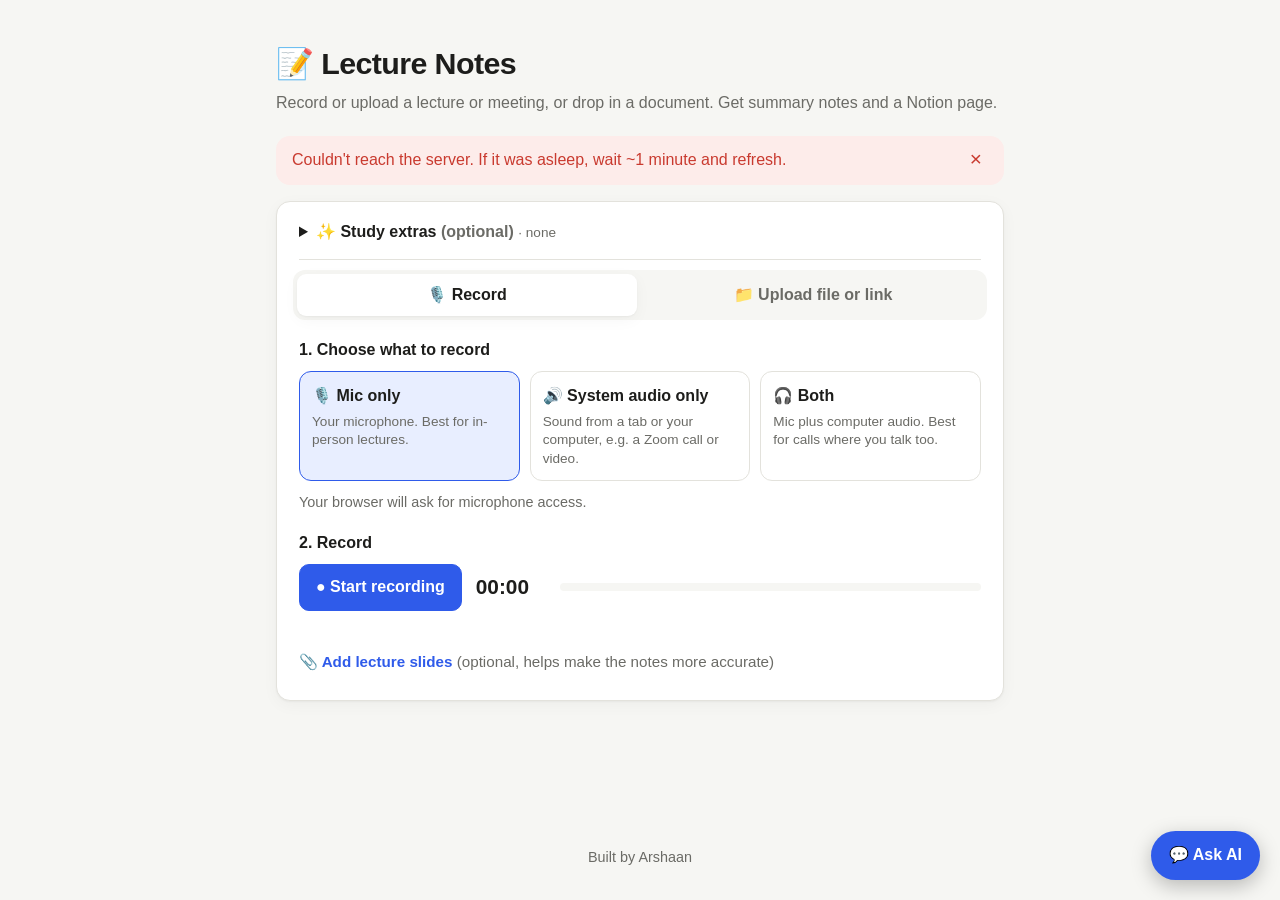
==== frontend/index.html @ 5b679cb5 "Read scanned PDFs and photos with Tesseract OCR Pages with no text layer are rendered with pdftoppm " ====
<!doctype html>
<html lang="en">
<head>
  <meta charset="utf-8">
  <meta name="viewport" content="width=device-width, initial-scale=1">
  <title>Lecture Notes</title>
  <meta name="description" content="Record or upload a lecture, meeting or document and get AI summary notes and a Notion page.">
  <link rel="icon" href="data:image/svg+xml,<svg xmlns='http://www.w3.org/2000/svg' viewBox='0 0 100 100'><text y='.9em' font-size='90'>📝</text></svg>">
  <link rel="stylesheet" href="styles.css">
</head>
<body>
  <header class="site-header">
    <h1>📝 Lecture Notes</h1>
    <p>Record or upload a lecture or meeting, or drop in a document. Get summary notes and a Notion page.</p>
  </header>

  <main>
    <div id="error" class="alert" role="alert" hidden>
      <span id="error-text"></span>
      <button class="icon-btn" id="error-close" aria-label="Dismiss">×</button>
    </div>

    <!-- Shown only when the site owner set APP_PASSWORD -->
    <section id="unlock" class="card" hidden>
      <h2>Enter password</h2>
      <p class="muted">This site is password-protected.</p>
      <form id="unlock-form" class="row">
        <input id="unlock-input" type="password" placeholder="Password" autocomplete="current-password" required>
        <button class="btn primary" type="submit">Unlock</button>
      </form>
      <p id="unlock-msg" class="muted"></p>
    </section>

    <div id="app">
      <section class="card recover" id="recover-card" hidden>
        <strong>⚠️ Unfinished recording found</strong>
        <p class="muted" id="recover-text"></p>
        <div class="row">
          <button id="recover-yes" class="btn primary">Recover it</button>
          <button id="recover-no" class="btn ghost">Delete it</button>
        </div>
      </section>

      <section class="card" id="input-card">
        <details class="extras" id="extras">
          <summary>✨ Study extras <span class="muted">(optional)</span> <span id="extras-summary" class="muted small"></span></summary>
          <p class="muted small">Pick what to make from the lecture, on top of the summary, key points and key terms. Remembered for next time.</p>
          <div class="extras-grid">
            <label><input type="checkbox" value="explanations">
              <span><strong>Explained simply</strong><small>The hardest ideas in plain language</small></span></label>
            <label><input type="checkbox" value="practice_questions">
              <span><strong>Practice questions</strong><small>Exam-style questions, answers hidden</small></span></label>
            <label><input type="checkbox" value="flashcards">
              <span><strong>Flashcards</strong><small>Front/back cards, copy into Quizlet or Anki</small></span></label>
            <label><input type="checkbox" value="quiz">
              <span><strong>Multiple-choice quiz</strong><small>4 options each, answers hidden</small></span></label>
            <label><input type="checkbox" value="cheat_sheet">
              <span><strong>Cheat sheet</strong><small>Must-know formulas, rules and facts</small></span></label>
          </div>
        </details>

        <div class="tabs" role="tablist">
          <button class="tab" role="tab" data-tab="record" aria-selected="true">🎙️ Record</button>
          <button class="tab" role="tab" data-tab="upload" aria-selected="false">📁 Upload file or link</button>
        </div>

        <div class="tab-panel" id="tab-record">
          <p class="label">1. Choose what to record</p>
          <div class="sources">
            <button class="source" data-source="mic" aria-pressed="true">
              <strong>🎙️ Mic only</strong>
              <span>Your microphone. Best for in-person lectures.</span>
            </button>
            <button class="source" data-source="system" aria-pressed="false">
              <strong>🔊 System audio only</strong>
              <span>Sound from a tab or your computer, e.g. a Zoom call or video.</span>
            </button>
            <button class="source" data-source="both" aria-pressed="false">
              <strong>🎧 Both</strong>
              <span>Mic plus computer audio. Best for calls where you talk too.</span>
            </button>
          </div>
          <p id="source-hint" class="hint"></p>

          <p class="label">2. Record</p>
          <div class="recorder">
            <button id="rec-btn" class="btn primary rec">● Start recording</button>
            <span id="rec-timer" class="timer">00:00</span>
            <div class="meter" aria-hidden="true"><div id="meter-fill"></div></div>
          </div>
          <p id="rec-note" class="hint"></p>
          <p id="rec-warning" class="rec-warning" hidden></p>
          <div id="ios-tip" class="tip" hidden>
            <p><strong>📱 iPhone tip:</strong> iPhones pause website recording if you lock the phone or switch apps.
              Keep this page open on screen, or for long lectures record with the <strong>Voice Memos</strong> app
              (it keeps going with the phone locked). Afterwards: Voice Memos → tap the recording → <strong>•••</strong> →
              <strong>Save to Files</strong>, then upload it here in <strong>Upload file or link</strong>.</p>
            <button type="button" class="linkish small" id="ios-tip-hide">Got it, hide this</button>
          </div>
          <div class="slides-pick">
            <label class="slides-label">
              <input type="file" class="slides-input" accept=".pdf,.pptx,application/pdf">
              📎 Add lecture slides <span class="muted">(optional, helps make the notes more accurate)</span>
            </label>
            <span class="slides-chosen" hidden>📎 <span class="slides-name"></span>
              <button type="button" class="linkish slides-remove">remove</button></span>
          </div>

          <div id="recording-ready" class="ready" hidden>
            <audio id="rec-preview" controls></audio>
            <div class="row">
              <button id="rec-process" class="btn primary">Transcribe &amp; write notes</button>
              <a id="rec-download" class="btn" download>⬇ Save recording</a>
              <button id="rec-discard" class="btn ghost">Discard</button>
            </div>
          </div>
        </div>

        <div class="tab-panel" id="tab-upload" hidden>
          <p class="label">Upload a recording or a document</p>
          <label class="dropzone" id="dropzone">
            <input type="file" id="file-input" accept="audio/*,video/*,.m4a,.mp3,.mp4,.wav,.webm,.mov,.mkv,.ogg,.pdf,.docx,.pptx,.txt,.md,.png,.jpg,.jpeg">
            <span id="file-name">Drop a file here or <u>browse</u></span>
            <small class="muted">Audio, video, or a document to summarise (PDF, even scanned; Word; PowerPoint; text; or a photo of notes)</small>
            <small class="muted" id="file-limit"></small>
          </label>
          <div class="slides-pick" id="upload-slides-pick">
            <label class="slides-label">
              <input type="file" class="slides-input" accept=".pdf,.pptx,application/pdf">
              📎 Add lecture slides <span class="muted">(optional, helps make the notes more accurate)</span>
            </label>
            <span class="slides-chosen" hidden>📎 <span class="slides-name"></span>
              <button type="button" class="linkish slides-remove">remove</button></span>
          </div>
          <button id="file-process" class="btn primary" disabled>Transcribe &amp; write notes</button>

          <div class="or"><span>or paste a link</span></div>

          <form id="url-form" class="row">
            <input id="url-input" type="url" placeholder="https://… (YouTube, Vimeo, Loom, direct .mp3/.mp4 link)" required>
            <button class="btn primary" type="submit">Transcribe link</button>
          </form>
        </div>
      </section>

      <section class="card" id="status-card" hidden>
        <div class="status">
          <div class="spinner" aria-hidden="true"></div>
          <div>
            <strong id="status-text">Working…</strong>
            <p class="muted" id="status-sub">Long recordings can take a few minutes. Keep this tab open.</p>
          </div>
        </div>
        <div class="progress" id="upload-progress" hidden><div id="upload-fill"></div></div>
      </section>

      <section class="card" id="results" hidden>
        <label class="label" for="note-title">Title</label>
        <input id="note-title" class="title-input" maxlength="200">

        <div id="notes-body">
          <h3>Summary</h3>
          <p id="note-summary"></p>
          <h3>Key points</h3>
          <ul id="note-points"></ul>
          <div id="terms-block" hidden>
            <h3>Key terms</h3>
            <dl id="note-terms" class="terms"></dl>
          </div>
          <h3>Action items</h3>
          <ul id="note-actions" class="checklist"></ul>
          <div id="explained-block" hidden>
            <h3>Explained simply</h3>
            <dl id="note-explained" class="terms"></dl>
          </div>
          <div id="cheat-block" hidden>
            <h3>Cheat sheet</h3>
            <ul id="note-cheat"></ul>
          </div>
          <div id="questions-block" hidden>
            <h3>Practice questions</h3>
            <ol id="note-questions" class="questions"></ol>
          </div>
          <div id="quiz-block" hidden>
            <h3>Quiz</h3>
            <ol id="note-quiz" class="questions"></ol>
          </div>
          <div id="cards-block" hidden>
            <h3>Flashcards <button type="button" class="linkish small" id="copy-cards">Copy for Quizlet / Anki</button></h3>
            <div id="note-cards" class="cards"></div>
          </div>
        </div>

        <details class="transcript">
          <summary><span id="transcript-label">Full transcript</span> <span id="word-count" class="muted"></span></summary>
          <div id="note-transcript"></div>
        </details>

        <div class="row">
          <button id="copy-md" class="btn">Copy as Markdown</button>
          <button id="start-over" class="btn ghost">Start over</button>
        </div>
      </section>

      <section class="card" id="notion-card" hidden>
        <h2>Send to Notion</h2>
        <p id="notion-off" class="muted" hidden>Notion isn't connected yet. The site owner needs to add <code>NOTION_TOKEN</code> (see README).</p>
        <div id="notion-on">
          <label class="label" for="who">Who is it for?</label>
          <select id="who"></select>
          <p id="who-hint" class="hint"></p>

          <div id="class-step" hidden>
            <label class="label" for="which-class">Which class?</label>
            <select id="which-class"></select>
            <input id="class-other" type="text" placeholder="Type the class, e.g. csc108 or Psychology" hidden>
            <p id="class-hint" class="hint"></p>
          </div>

          <div id="plan-step" hidden>
            <div class="plan">
              <p class="plan-where">📍 <strong id="plan-where"></strong></p>
              <p id="plan-path" class="muted small"></p>
              <p id="plan-why" class="muted small"></p>
            </div>
            <details class="plan-other">
              <summary>Put it somewhere else</summary>
              <select id="plan-alt" aria-label="Other places"></select>
            </details>
            <button id="notion-send" class="btn primary">Send to Notion</button>
          </div>
          <p id="notion-result"></p>
          <p class="muted small">Names and classes come from the shared Notion.
            <button type="button" class="linkish" id="notion-refresh">Refresh</button></p>
        </div>
      </section>
      <section class="card" id="history-card" hidden>
        <h2>Recent notes</h2>
        <p class="muted small">Saved on this device only. Open one to read it again or send it to Notion.</p>
        <ul id="history-list" class="history"></ul>
      </section>
    </div>
  </main>

  <footer class="site-footer">Built by Arshaan</footer>

  <button id="chat-fab" class="chat-fab" type="button" aria-label="Open the study helper">💬 <span>Ask AI</span></button>
  <section id="chat-panel" class="chat-panel" role="dialog" aria-label="Study helper" hidden>
    <header class="chat-head">
      <div>
        <strong>Study helper</strong>
        <p id="chat-context" class="muted small"></p>
      </div>
      <button type="button" class="icon-btn" id="chat-close" aria-label="Close">×</button>
    </header>
    <div id="chat-log" class="chat-log" aria-live="polite"></div>
    <div id="chat-suggestions" class="chat-suggestions"></div>
    <form id="chat-form" class="chat-form">
      <textarea id="chat-input" rows="1" placeholder="Ask about the lecture…" aria-label="Your question"></textarea>
      <button class="btn primary" type="submit">Send</button>
    </form>
  </section>

  <script src="store.js"></script>
  <script src="app.js"></script>
  <script src="chat.js"></script>
</body>
</html>
---- frontend/styles.css ----
:root {
  --bg: #f6f6f3;
  --card: #ffffff;
  --text: #1d1d1b;
  --muted: #6b6b66;
  --border: #e3e2dc;
  --accent: #2f5bea;
  --accent-text: #ffffff;
  --accent-soft: #e8eeff;
  --danger: #c93a2f;
  --danger-soft: #fdecea;
  --success: #1f7a4d;
  --radius: 14px;
  --shadow: 0 1px 2px rgba(0, 0, 0, 0.04), 0 4px 16px rgba(0, 0, 0, 0.04);
  color-scheme: light;
}

@media (prefers-color-scheme: dark) {
  :root {
    --bg: #151514;
    --card: #1e1e1c;
    --text: #ecebe6;
    --muted: #9c9b94;
    --border: #33332f;
    --accent: #7c9bff;
    --accent-text: #0f1530;
    --accent-soft: #232b45;
    --danger: #ff8a7f;
    --danger-soft: #3a1f1c;
    --success: #6fd3a0;
    --shadow: none;
    color-scheme: dark;
  }
}

* { box-sizing: border-box; }
[hidden] { display: none !important; }

body {
  margin: 0;
  background: var(--bg);
  color: var(--text);
  font: 16px/1.55 -apple-system, BlinkMacSystemFont, "Segoe UI", Roboto, Helvetica, Arial, sans-serif;
  min-height: 100vh;
  display: flex;
  flex-direction: column;
}

main { width: 100%; max-width: 760px; margin: 0 auto; padding: 0 16px; flex: 1; }

.site-header { max-width: 760px; margin: 0 auto; padding: 40px 16px 20px; width: 100%; }
.site-header h1 { margin: 0 0 4px; font-size: 1.9rem; letter-spacing: -0.02em; }
.site-header p { margin: 0; color: var(--muted); }

.site-footer { text-align: center; color: var(--muted); padding: 32px 16px; font-size: 0.9rem; }

.card {
  background: var(--card);
  border: 1px solid var(--border);
  border-radius: var(--radius);
  box-shadow: var(--shadow);
  padding: 22px;
  margin-bottom: 16px;
}
.card h2 { margin: 0 0 12px; font-size: 1.2rem; }

.muted { color: var(--muted); }
.small { font-size: 0.85rem; }
.label { font-weight: 600; margin: 18px 0 8px; display: block; }
.label:first-child { margin-top: 0; }
.hint { color: var(--muted); font-size: 0.9rem; margin: 10px 0 0; min-height: 1.2em; }
code { background: var(--accent-soft); padding: 1px 5px; border-radius: 5px; }

.row { display: flex; flex-wrap: wrap; gap: 10px; align-items: center; margin-top: 14px; }

input[type="url"], input[type="password"], input[type="search"], input[type="text"], .title-input, select {
  font: inherit;
  color: var(--text);
  background: var(--bg);
  border: 1px solid var(--border);
  border-radius: 10px;
  padding: 10px 12px;
  width: 100%;
}
.row input { flex: 1 1 220px; width: auto; }
input:focus, select:focus, button:focus-visible, .btn:focus-visible {
  outline: 2px solid var(--accent);
  outline-offset: 1px;
}

.btn {
  font: inherit;
  font-weight: 600;
  display: inline-flex;
  align-items: center;
  justify-content: center;
  gap: 6px;
  padding: 10px 16px;
  border-radius: 10px;
  border: 1px solid var(--border);
  background: var(--card);
  color: var(--text);
  cursor: pointer;
  text-decoration: none;
}
.btn:hover { border-color: var(--muted); }
.btn.primary { background: var(--accent); color: var(--accent-text); border-color: var(--accent); }
.btn.primary:hover { filter: brightness(1.07); }
.btn.ghost { background: transparent; border-color: transparent; color: var(--muted); }
.btn:disabled { opacity: 0.5; cursor: not-allowed; }
.btn.rec.recording { background: var(--danger); border-color: var(--danger); color: #fff; }

.icon-btn { background: none; border: 0; color: inherit; font-size: 1.3rem; cursor: pointer; line-height: 1; }

.tabs { display: flex; gap: 6px; margin: -6px -6px 18px; padding: 4px; background: var(--bg); border-radius: 12px; }
.tab {
  flex: 1;
  font: inherit;
  font-weight: 600;
  border: 0;
  border-radius: 9px;
  padding: 9px 10px;
  background: transparent;
  color: var(--muted);
  cursor: pointer;
}
.tab[aria-selected="true"] { background: var(--card); color: var(--text); box-shadow: var(--shadow); }

.sources { display: grid; grid-template-columns: repeat(3, 1fr); gap: 10px; }
.source {
  font: inherit;
  text-align: left;
  color: var(--text);
  background: var(--card);
  border: 1.5px solid var(--border);
  border-radius: 12px;
  padding: 12px;
  cursor: pointer;
  display: flex;
  flex-direction: column;
  gap: 4px;
}
.source span { color: var(--muted); font-size: 0.85rem; line-height: 1.35; }
.source[aria-pressed="true"] { border-color: var(--accent); background: var(--accent-soft); }
.source:disabled { opacity: 0.45; cursor: not-allowed; }

.recorder { display: flex; align-items: center; gap: 14px; flex-wrap: wrap; }
.timer { font-variant-numeric: tabular-nums; font-size: 1.3rem; font-weight: 600; min-width: 70px; }
.meter { flex: 1 1 120px; height: 8px; background: var(--bg); border-radius: 99px; overflow: hidden; }
#meter-fill { height: 100%; width: 0; background: var(--success); transition: width 80ms linear; }

.ready { margin-top: 18px; padding-top: 18px; border-top: 1px solid var(--border); }
.ready audio { width: 100%; }

.dropzone {
  display: flex;
  flex-direction: column;
  align-items: center;
  gap: 4px;
  border: 2px dashed var(--border);
  border-radius: 12px;
  padding: 28px 16px;
  text-align: center;
  cursor: pointer;
  margin-bottom: 12px;
  word-break: break-word;
}
.dropzone.drag, .dropzone:hover { border-color: var(--accent); background: var(--accent-soft); }
.dropzone input { position: absolute; width: 1px; height: 1px; opacity: 0; }

.or { display: flex; align-items: center; gap: 12px; color: var(--muted); font-size: 0.9rem; margin: 22px 0 4px; }
.or::before, .or::after { content: ""; flex: 1; height: 1px; background: var(--border); }

.status { display: flex; gap: 14px; align-items: center; }
.status p { margin: 2px 0 0; font-size: 0.9rem; }
.spinner {
  width: 28px; height: 28px; flex: none;
  border: 3px solid var(--border);
  border-top-color: var(--accent);
  border-radius: 50%;
  animation: spin 0.9s linear infinite;
}
@keyframes spin { to { transform: rotate(360deg); } }
.progress { height: 6px; background: var(--bg); border-radius: 99px; margin-top: 14px; overflow: hidden; }
#upload-fill { height: 100%; width: 0; background: var(--accent); }

.title-input { font-size: 1.3rem; font-weight: 700; }
#results h3 { margin: 22px 0 6px; font-size: 1rem; }
#results ul { margin: 0; padding-left: 22px; }
#results li { margin: 4px 0; }
.checklist { list-style: none; padding-left: 0 !important; }
.checklist li::before { content: "☐ "; color: var(--muted); }
.transcript { margin-top: 22px; border-top: 1px solid var(--border); padding-top: 14px; }
.transcript summary { cursor: pointer; font-weight: 600; }
#note-transcript { white-space: pre-wrap; max-height: 420px; overflow-y: auto; margin-top: 10px; color: var(--muted); font-size: 0.95rem; }

#notion-result { margin-bottom: 0; }
#notion-result a { color: var(--accent); font-weight: 600; }

.alert {
  display: flex; justify-content: space-between; gap: 12px; align-items: flex-start;
  background: var(--danger-soft); color: var(--danger);
  border-radius: var(--radius); padding: 12px 16px; margin-bottom: 16px;
}

body.locked #app { display: none; }

@media (max-width: 600px) {
  .sources { grid-template-columns: 1fr; }
  .site-header { padding-top: 24px; }
  .card { padding: 16px; }
}

.linkish { font: inherit; background: none; border: 0; padding: 0; color: var(--accent); cursor: pointer; text-decoration: underline; }

/* Send to Notion: who → class → where */
#notion-card select, #notion-card input[type="text"] { margin-bottom: 4px; }
#class-other { margin-top: 8px; }
.plan {
  margin-top: 18px; padding: 14px 16px; border-radius: 12px;
  background: var(--accent-soft); border: 1px solid var(--accent);
}
.plan p { margin: 0; }
.plan p + p { margin-top: 4px; }
.plan-where { font-size: 1.05rem; }
.plan-other { margin: 12px 0 16px; }
.plan-other summary { cursor: pointer; color: var(--accent); font-weight: 600; font-size: 0.95rem; }
.plan-other select { margin-top: 8px; }

/* Recovering an unfinished recording */
.recover { border-color: var(--accent); }
.recover p { margin: 6px 0 0; }

/* Recent notes */
.history { list-style: none; margin: 0; padding: 0; }
.history li { display: flex; align-items: center; gap: 8px; border-top: 1px solid var(--border); }
.history li:first-child { border-top: 0; }
.history-open {
  flex: 1; min-width: 0; font: inherit; color: var(--text); background: none; border: 0;
  padding: 10px 4px; text-align: left; cursor: pointer; display: flex; flex-direction: column; gap: 2px;
}
.history-open:hover .history-title { color: var(--accent); }
.history-title { font-weight: 600; overflow-wrap: anywhere; }

/* Optional lecture slides */
.slides-pick { margin: 12px 0 4px; font-size: 0.95rem; }
.slides-label { cursor: pointer; color: var(--accent); font-weight: 600; }
.slides-label .muted { font-weight: 400; }
.slides-label input { position: absolute; width: 1px; height: 1px; opacity: 0; }
.slides-label:focus-within { outline: 2px solid var(--accent); outline-offset: 2px; border-radius: 6px; }
.slides-chosen { font-weight: 600; overflow-wrap: anywhere; }
#tab-upload .slides-pick { margin: 0 0 12px; }

/* Practice questions & key terms */
.questions { padding-left: 22px; }
.questions li { margin: 8px 0; }
.questions .question { margin: 0; }
.questions details { margin-top: 2px; }
.questions summary { cursor: pointer; color: var(--accent); font-size: 0.9rem; }
.questions details p { margin: 4px 0 0; color: var(--muted); }
.terms { margin: 0; }
.terms dt { font-weight: 600; margin-top: 8px; }
.terms dd { margin: 2px 0 0; color: var(--muted); }

/* Study extras picker */
.extras { margin: -4px 0 16px; padding-bottom: 14px; border-bottom: 1px solid var(--border); }
.extras > summary { cursor: pointer; font-weight: 600; }
.extras > summary .small { font-weight: 400; }
.extras > p { margin: 8px 0 10px; }
.extras-grid { display: grid; grid-template-columns: repeat(2, 1fr); gap: 8px; }
.extras-grid label {
  display: flex; gap: 10px; align-items: flex-start; cursor: pointer;
  border: 1px solid var(--border); border-radius: 10px; padding: 10px 12px;
}
.extras-grid label:has(input:checked) { border-color: var(--accent); background: var(--accent-soft); }
.extras-grid input { margin-top: 3px; accent-color: var(--accent); }
.extras-grid span { display: flex; flex-direction: column; gap: 2px; }
.extras-grid small { color: var(--muted); font-size: 0.82rem; line-height: 1.3; }
@media (max-width: 600px) { .extras-grid { grid-template-columns: 1fr; } }

/* Quiz & flashcards */
.questions .options { list-style: upper-alpha; padding-left: 22px; margin: 4px 0; color: var(--text); }
.questions .options li { margin: 2px 0; }
#cards-block h3 { display: flex; align-items: baseline; gap: 10px; flex-wrap: wrap; }
#cards-block h3 .linkish { font-size: 0.85rem; font-weight: 600; }
.cards { display: grid; grid-template-columns: repeat(auto-fill, minmax(180px, 1fr)); gap: 10px; }
.card-flip {
  font: inherit; color: var(--text); text-align: center; cursor: pointer;
  min-height: 90px; padding: 12px; border-radius: 12px;
  border: 1px solid var(--border); background: var(--bg);
}
.card-flip:hover { border-color: var(--accent); }
.card-flip.flipped { background: var(--accent-soft); border-color: var(--accent); }

/* Study helper chat */
.chat-fab {
  position: fixed; right: 20px; bottom: 20px; z-index: 50;
  font: inherit; font-weight: 700; color: var(--accent-text); background: var(--accent);
  border: 0; border-radius: 999px; padding: 12px 18px; cursor: pointer;
  box-shadow: 0 6px 20px rgba(0, 0, 0, 0.25);
}
.chat-fab:hover { filter: brightness(1.07); }
.chat-panel {
  position: fixed; right: 20px; bottom: 20px; z-index: 50;
  width: min(380px, calc(100vw - 32px)); height: min(560px, calc(100vh - 40px));
  display: flex; flex-direction: column;
  background: var(--card); border: 1px solid var(--border); border-radius: 16px;
  box-shadow: 0 12px 40px rgba(0, 0, 0, 0.3); overflow: hidden;
}
.chat-panel[hidden] { display: none !important; }
.chat-head { display: flex; justify-content: space-between; align-items: flex-start; gap: 8px;
  padding: 14px 16px 10px; border-bottom: 1px solid var(--border); }
.chat-head p { margin: 2px 0 0; }
.chat-log { flex: 1; overflow-y: auto; padding: 12px 14px; display: flex; flex-direction: column; gap: 8px; }
.bubble { max-width: 88%; padding: 9px 12px; border-radius: 14px; line-height: 1.45; overflow-wrap: anywhere; font-size: 0.95rem; }
.bubble.user { align-self: flex-end; background: var(--accent); color: var(--accent-text); border-bottom-right-radius: 4px; }
.bubble.assistant { align-self: flex-start; background: var(--bg); border: 1px solid var(--border); border-bottom-left-radius: 4px; }
.bubble.pending { color: var(--muted); font-style: italic; }
.bubble.error { color: var(--danger); background: var(--danger-soft); border-color: transparent; }
.bubble.note { align-self: center; max-width: 100%; color: var(--muted); font-size: 0.8rem; padding: 2px; }
.chat-suggestions { display: flex; flex-wrap: wrap; gap: 6px; padding: 0 14px 10px; }
.chip { font: inherit; font-size: 0.85rem; color: var(--accent); background: var(--accent-soft);
  border: 1px solid transparent; border-radius: 999px; padding: 6px 10px; cursor: pointer; text-align: left; }
.chip:hover { border-color: var(--accent); }
.chat-form { display: flex; gap: 8px; padding: 10px 12px; border-top: 1px solid var(--border); }
.chat-form textarea {
  flex: 1; font: inherit; color: var(--text); background: var(--bg); resize: none;
  border: 1px solid var(--border); border-radius: 10px; padding: 9px 11px; max-height: 120px;
}
body.locked .chat-fab, body.locked .chat-panel { display: none !important; }
@media (max-width: 600px) {
  .chat-fab { right: 16px; bottom: 16px; }
  .chat-fab span { display: none; }
  .chat-panel { right: 0; bottom: 0; width: 100vw; height: 75vh; border-radius: 16px 16px 0 0; }
}

/* Recording interruptions & iPhone tip */
.rec-warning { margin: 8px 0 0; padding: 10px 12px; border-radius: 10px; background: var(--danger-soft); color: var(--danger); font-size: 0.9rem; }
.tip { margin-top: 12px; padding: 12px 14px; border-radius: 10px; background: var(--accent-soft); font-size: 0.9rem; }
.tip p { margin: 0 0 6px; }
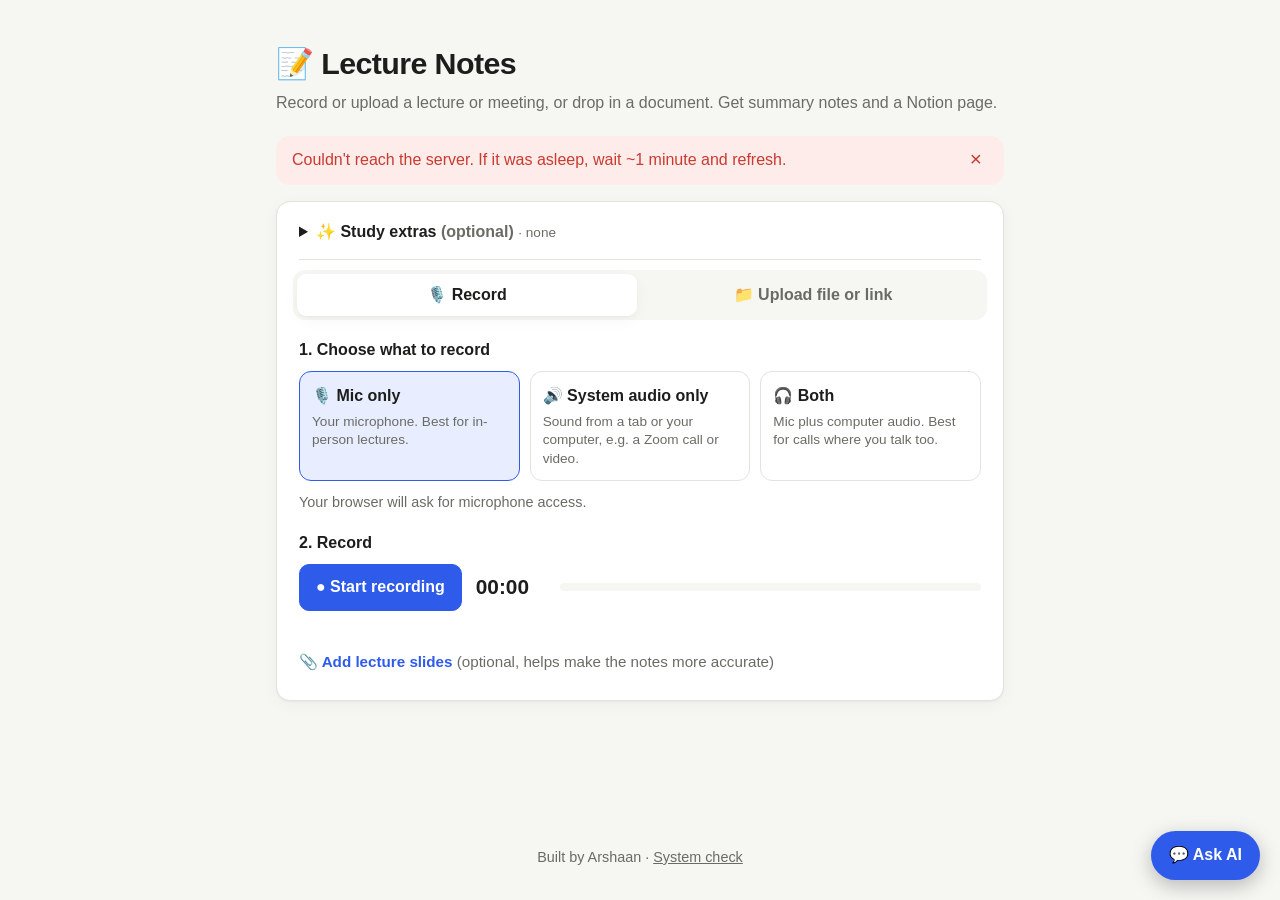
==== commit 4d15b880: "Auto-start notes on stop, resend jobs after a server restart, system check page - Recordings over 10" ====
--- a/frontend/index.html
+++ b/frontend/index.html
@@ -90,6 +90,7 @@
           </div>
           <p id="rec-note" class="hint"></p>
           <p id="rec-warning" class="rec-warning" hidden></p>
+          <p id="live-guess" class="hint" hidden></p>
           <div id="ios-tip" class="tip" hidden>
             <p><strong>📱 iPhone tip:</strong> iPhones pause website recording if you lock the phone or switch apps.
               Keep this page open on screen, or for long lectures record with the <strong>Voice Memos</strong> app
@@ -242,7 +243,7 @@
     </div>
   </main>
 
-  <footer class="site-footer">Built by Arshaan</footer>
+  <footer class="site-footer">Built by Arshaan · <a href="/check">System check</a></footer>
 
   <button id="chat-fab" class="chat-fab" type="button" aria-label="Open the study helper">💬 <span>Ask AI</span></button>
   <section id="chat-panel" class="chat-panel" role="dialog" aria-label="Study helper" hidden>
@@ -262,7 +263,10 @@
   </section>
 
   <script src="store.js"></script>
+  <script src="ocr.js"></script>
+  <script src="shrink.js"></script>
   <script src="app.js"></script>
+  <script src="live.js"></script>
   <script src="chat.js"></script>
 </body>
 </html>
--- a/frontend/styles.css
+++ b/frontend/styles.css
@@ -338,3 +338,4 @@
 .rec-warning { margin: 8px 0 0; padding: 10px 12px; border-radius: 10px; background: var(--danger-soft); color: var(--danger); font-size: 0.9rem; }
 .tip { margin-top: 12px; padding: 12px 14px; border-radius: 10px; background: var(--accent-soft); font-size: 0.9rem; }
 .tip p { margin: 0 0 6px; }
+.site-footer a { color: inherit; }
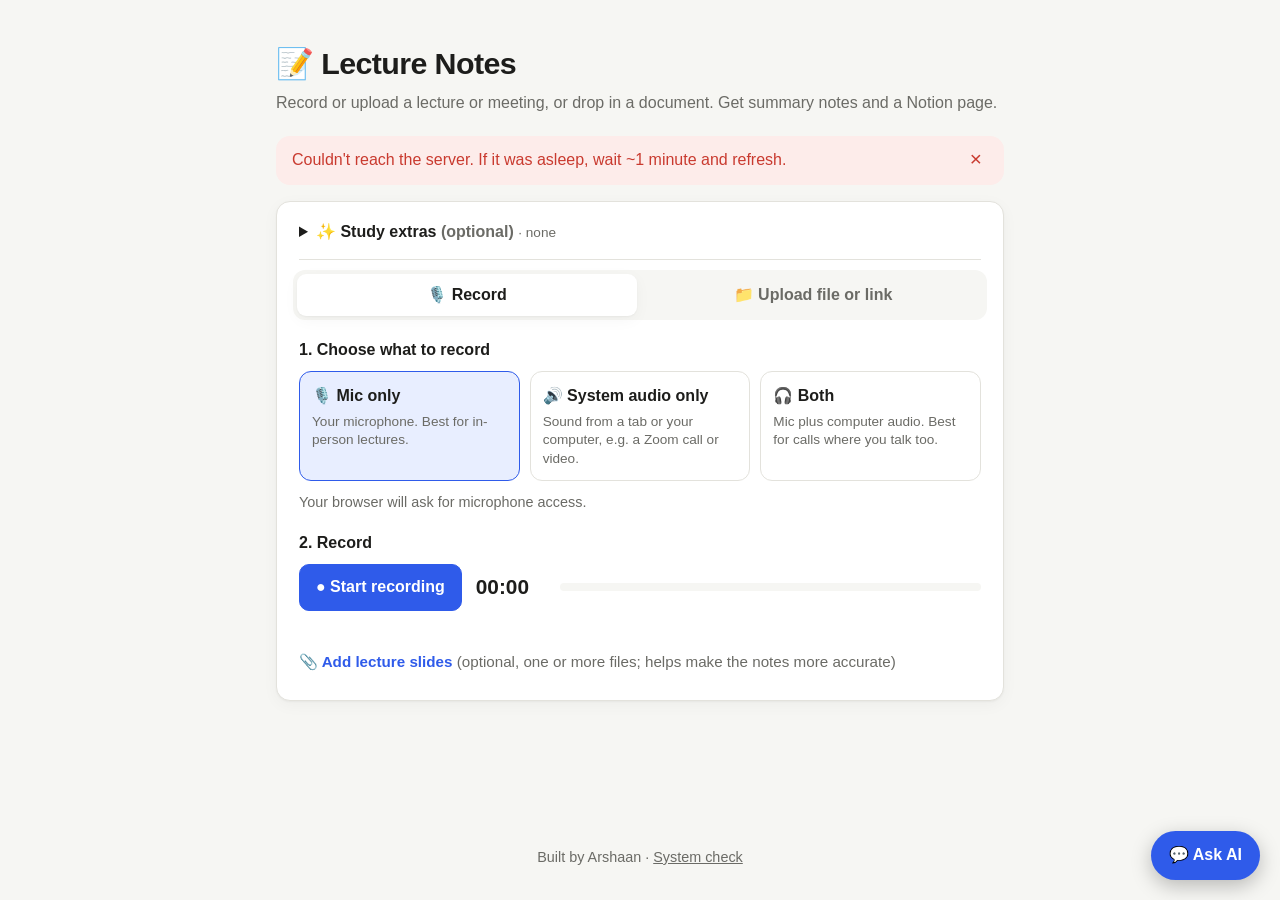
==== commit 9e437591: "Spread Groq work over models, multiple slide decks, device remembers its person, better guesses - gr" ====
--- a/frontend/index.html
+++ b/frontend/index.html
@@ -99,12 +99,12 @@
             <button type="button" class="linkish small" id="ios-tip-hide">Got it, hide this</button>
           </div>
           <div class="slides-pick">
+            <ul class="slides-chosen" hidden></ul>
             <label class="slides-label">
-              <input type="file" class="slides-input" accept=".pdf,.pptx,application/pdf">
-              📎 Add lecture slides <span class="muted">(optional, helps make the notes more accurate)</span>
+              <input type="file" class="slides-input" accept=".pdf,.pptx,application/pdf" multiple>
+              <span class="slides-add">📎 Add lecture slides</span>
+              <span class="muted">(optional, one or more files; helps make the notes more accurate)</span>
             </label>
-            <span class="slides-chosen" hidden>📎 <span class="slides-name"></span>
-              <button type="button" class="linkish slides-remove">remove</button></span>
           </div>
 
           <div id="recording-ready" class="ready" hidden>
@@ -126,12 +126,12 @@
             <small class="muted" id="file-limit"></small>
           </label>
           <div class="slides-pick" id="upload-slides-pick">
+            <ul class="slides-chosen" hidden></ul>
             <label class="slides-label">
-              <input type="file" class="slides-input" accept=".pdf,.pptx,application/pdf">
-              📎 Add lecture slides <span class="muted">(optional, helps make the notes more accurate)</span>
+              <input type="file" class="slides-input" accept=".pdf,.pptx,application/pdf" multiple>
+              <span class="slides-add">📎 Add lecture slides</span>
+              <span class="muted">(optional, one or more files; helps make the notes more accurate)</span>
             </label>
-            <span class="slides-chosen" hidden>📎 <span class="slides-name"></span>
-              <button type="button" class="linkish slides-remove">remove</button></span>
           </div>
           <button id="file-process" class="btn primary" disabled>Transcribe &amp; write notes</button>
 
--- a/frontend/styles.css
+++ b/frontend/styles.css
@@ -248,7 +248,9 @@
 .slides-label .muted { font-weight: 400; }
 .slides-label input { position: absolute; width: 1px; height: 1px; opacity: 0; }
 .slides-label:focus-within { outline: 2px solid var(--accent); outline-offset: 2px; border-radius: 6px; }
-.slides-chosen { font-weight: 600; overflow-wrap: anywhere; }
+.slides-chosen { list-style: none; margin: 0 0 6px; padding: 0; font-weight: 600; overflow-wrap: anywhere; }
+.slides-chosen li { margin: 2px 0; }
+.slides-chosen .linkish { font-weight: 400; }
 #tab-upload .slides-pick { margin: 0 0 12px; }
 
 /* Practice questions & key terms */
